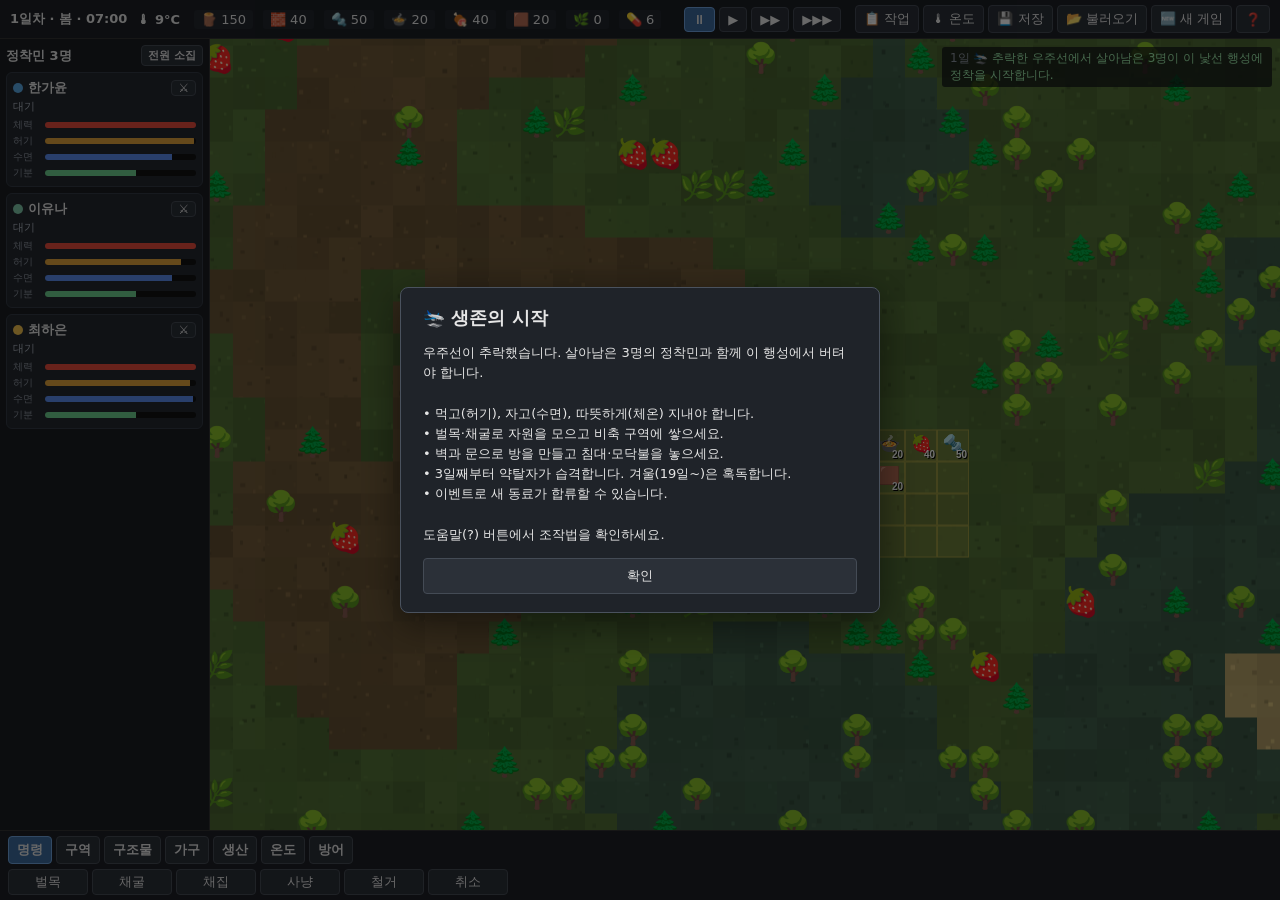
==== index.html @ 3a89836b "림월드풍 콜로니 생존 게임 초기 구현 - 정착민 3명으로 시작, 방랑자/탈출 포드/피난민 이벤트로 인원 추가 - 약탈자 습격, 광폭화 동물, 한파/폭염, 상인 등 스토리텔러 이벤트" ====
<!DOCTYPE html>
<html lang="ko">
<head>
<meta charset="UTF-8">
<meta name="viewport" content="width=device-width, initial-scale=1.0">
<title>림 서바이벌 - 개척지 생존기</title>
<link rel="stylesheet" href="style.css">
</head>
<body>
<div id="app">
  <header id="topbar">
    <div id="time"></div>
    <div id="resources"></div>
    <div id="speed"></div>
    <div id="menu">
      <button data-act="worktab" title="작업 우선순위">📋 작업</button>
      <button data-act="temp" title="온도 오버레이 (T)">🌡 온도</button>
      <button data-act="save">💾 저장</button>
      <button data-act="load">📂 불러오기</button>
      <button data-act="new">🆕 새 게임</button>
      <button data-act="help">❓</button>
    </div>
  </header>
  <main>
    <aside id="colonists"></aside>
    <div id="view">
      <canvas id="game"></canvas>
      <div id="pause-ind" class="hidden">⏸ 일시정지 (Space)</div>
      <div id="flash"></div>
      <div id="log"></div>
      <div id="info" class="hidden"></div>
      <div id="hover"></div>
    </div>
  </main>
  <footer id="buildbar">
    <div id="cats"></div>
    <div id="tools"></div>
  </footer>
</div>

<div id="modal" class="overlay hidden">
  <div class="box">
    <h2 id="modal-title"></h2>
    <p id="modal-text"></p>
    <div id="modal-btns"></div>
  </div>
</div>

<div id="worktab" class="overlay hidden">
  <div class="box wide">
    <h2>📋 작업 배정</h2>
    <div id="work-body"></div>
    <button data-act="closework">닫기</button>
  </div>
</div>

<div id="help" class="overlay hidden">
  <div class="box wide">
    <h2>❓ 도움말</h2>
    <div class="help-grid">
      <div>
        <h4>조작</h4>
        <ul>
          <li><b>WASD / 방향키 / 드래그</b>: 화면 이동, <b>휠</b>: 확대/축소</li>
          <li><b>클릭</b>: 선택, <b>Tab</b>: 다음 정착민</li>
          <li><b>Space</b>: 일시정지, <b>1/2/3</b>: 속도</li>
          <li><b>F</b>: 선택 정착민 소집, <b>R</b>: 전원 소집</li>
          <li><b>우클릭</b>(소집 상태): 이동 / 적 클릭 시 공격</li>
          <li><b>우클릭/Esc</b>: 도구 취소, <b>T</b>: 온도 보기</li>
          <li>하단 메뉴에서 도구를 고르고 <b>드래그</b>하여 지정</li>
        </ul>
        <h4>생존 신호</h4>
        <ul>
          <li><b>허기</b>: 비축된 식사/날음식을 먹습니다. 0이 되면 굶주림 피해.</li>
          <li><b>수면</b>: 밤(22~6시)에 침대에서 잡니다. 침대 없으면 바닥에서 (기분↓).</li>
          <li><b>체온</b>: 쾌적 범위를 벗어나면 저체온증/열사병 → 피해. 파카와 난방된 방이 필요.</li>
          <li><b>기분</b>: 너무 낮으면 정신이상으로 방황합니다.</li>
        </ul>
      </div>
      <div>
        <h4>공략 팁</h4>
        <ul>
          <li>먼저 <b>벌목</b>을 지정하고 나무 벽 + 문 으로 작은 방을 만드세요.</li>
          <li>방 안에 <b>침대</b>를, 근처에 <b>모닥불</b>(요리)을 두세요.</li>
          <li>모닥불을 선택해 <b>식사</b> 작업을 관리하세요. (기본 10개 유지)</li>
          <li><b>재배 구역</b>을 만들어 쌀을 키우세요. 겨울엔 자라지 않습니다.</li>
          <li><b>사냥</b>으로 고기와 가죽을 얻고, 가죽으로 <b>파카</b>를 만드세요.</li>
          <li>약초를 채집해 작업대에서 <b>약품</b>을 만들어 두세요.</li>
          <li><b>모래주머니</b> 뒤에서 싸우면 피격률이 크게 줄어듭니다.</li>
          <li>강철을 채굴해 <b>방어 터렛</b>과 <b>난방기</b>를 지으세요.</li>
          <li>벽으로 완전히 둘러싸인 공간만 '방'(실내)으로 인정됩니다.</li>
        </ul>
      </div>
    </div>
    <button data-act="closehelp">닫기</button>
  </div>
</div>

<div id="gameover" class="overlay hidden">
  <div class="box">
    <h2>💀 정착지 전멸</h2>
    <p id="go-text"></p>
    <button data-act="restart">다시 시작</button>
  </div>
</div>

<script src="js/data.js"></script>
<script src="js/world.js"></script>
<script src="js/path.js"></script>
<script src="js/units.js"></script>
<script src="js/events.js"></script>
<script src="js/render.js"></script>
<script src="js/ui.js"></script>
<script src="js/main.js"></script>
</body>
</html>
---- style.css ----
* { box-sizing: border-box; }
html, body { margin: 0; height: 100%; background: #14161a; color: #e6e6e6; font-family: "Pretendard", "Noto Sans KR", "Malgun Gothic", system-ui, sans-serif; font-size: 13px; overflow: hidden; user-select: none; }
button { font: inherit; color: #e6e6e6; background: #2b3038; border: 1px solid #444b55; border-radius: 4px; padding: 4px 8px; cursor: pointer; }
button:hover { background: #3a414c; }
button.on { background: #3d6a9e; border-color: #6fa3dd; }
button:disabled { opacity: 0.45; cursor: default; }
.hidden { display: none !important; }
.muted { color: #8b939e; }
.good { color: #7bd88f; }
.bad { color: #ff7675; }
.warn { color: #fdcb6e; }
.dot { display: inline-block; width: 10px; height: 10px; border-radius: 50%; margin-right: 5px; vertical-align: middle; }

#app { display: flex; flex-direction: column; height: 100vh; }
#topbar { display: flex; align-items: center; gap: 14px; padding: 5px 10px; background: #1c1f25; border-bottom: 1px solid #333; flex-wrap: wrap; }
#time { display: flex; gap: 10px; align-items: center; font-weight: 600; }
#time .temp.cold { color: #74b9ff; } #time .temp.hot { color: #ff9f6b; }
#time .weather { background: #6c5ce7; padding: 1px 6px; border-radius: 3px; font-size: 12px; }
#resources { display: flex; gap: 10px; flex: 1; flex-wrap: wrap; }
#resources .res { background: #23272e; padding: 2px 7px; border-radius: 3px; }
#resources .res.low { color: #ff7675; }
#speed, #menu { display: flex; gap: 4px; }

main { flex: 1; display: flex; min-height: 0; }
#colonists { width: 210px; background: #1a1d22; border-right: 1px solid #333; overflow-y: auto; padding: 6px; }
#colonists .head { display: flex; justify-content: space-between; align-items: center; margin-bottom: 6px; font-weight: 600; }
#colonists .head button { font-size: 11px; padding: 2px 6px; }
.card { background: #23272e; border: 1px solid #333a44; border-radius: 6px; padding: 6px; margin-bottom: 6px; cursor: pointer; }
.card.sel { border-color: #6fa3dd; background: #263142; }
.card.down { border-color: #a33; }
.card .row { display: flex; align-items: center; }
.card .row b { flex: 1; }
.card .draft { padding: 0 6px; font-size: 12px; }
.card .act { font-size: 11px; color: #aab2bd; margin: 2px 0 4px; min-height: 14px; }
.bars { display: grid; grid-template-columns: 28px 1fr; gap: 2px 4px; align-items: center; font-size: 10px; color: #8b939e; }
.bar { height: 6px; background: #111; border-radius: 3px; overflow: hidden; }
.bar i { display: block; height: 100%; }
.bar.hp i { background: #e74c3c; } .bar.food i { background: #e1a33b; } .bar.rest i { background: #5b8def; } .bar.mood i { background: #6ccf8e; }

#view { flex: 1; position: relative; min-width: 0; overflow: hidden; }
#game { position: absolute; left: 0; top: 0; width: 100%; height: 100%; display: block; cursor: crosshair; }
#pause-ind { position: absolute; top: 8px; left: 50%; transform: translateX(-50%); background: rgba(0,0,0,0.65); padding: 4px 14px; border-radius: 4px; font-weight: 600; pointer-events: none; }
#flash { position: absolute; top: 40px; left: 50%; transform: translateX(-50%); background: rgba(40,40,40,0.9); padding: 6px 14px; border-radius: 4px; opacity: 0; transition: opacity .3s; pointer-events: none; }
#flash.show { opacity: 1; }
#log { position: absolute; top: 8px; right: 8px; width: 330px; pointer-events: none; display: flex; flex-direction: column; gap: 2px; }
#log div { background: rgba(15,17,20,0.72); padding: 3px 8px; border-radius: 3px; font-size: 12px; }
#log div.bad { color: #ff9b9b; } #log div.good { color: #9be7a9; } #log div.warn { color: #ffd98a; }
#info { position: absolute; bottom: 8px; right: 8px; width: 330px; max-height: 60%; overflow-y: auto; background: rgba(26,29,34,0.95); border: 1px solid #3a414c; border-radius: 6px; padding: 10px; }
#info h3 { margin: 0 0 4px; font-size: 15px; } #info h4 { margin: 8px 0 3px; font-size: 12px; color: #aab2bd; }
#info > div { margin: 2px 0; }
#info .skills { display: grid; grid-template-columns: repeat(4, 1fr); gap: 2px; font-size: 11px; }
#info .thoughts span { display: inline-block; margin-right: 8px; font-size: 11px; }
#info .bill { background: #23272e; padding: 5px; border-radius: 4px; margin: 3px 0; }
#info .bill.paused { opacity: 0.5; }
#info .bill button, #info .addbill button { padding: 1px 6px; font-size: 11px; margin-top: 3px; }
#info .addbill { display: flex; flex-wrap: wrap; gap: 3px; margin-top: 4px; }
#info .btns { margin-top: 8px; }
#info .desc { color: #8b939e; font-size: 12px; margin-bottom: 4px; }
#hover { position: absolute; bottom: 8px; left: 8px; background: rgba(15,17,20,0.75); padding: 3px 8px; border-radius: 3px; font-size: 12px; pointer-events: none; }
#hover:empty { display: none; }

#buildbar { background: #1c1f25; border-top: 1px solid #333; padding: 5px 8px; }
#cats, #tools { display: flex; gap: 4px; flex-wrap: wrap; }
#cats { margin-bottom: 5px; }
#cats button { font-weight: 600; }
#tools button { min-width: 80px; display: flex; flex-direction: column; align-items: center; line-height: 1.2; }
#tools button small { font-size: 10px; color: #9aa3ad; }
#tools button.poor small { color: #ff7675; }

.overlay { position: fixed; inset: 0; background: rgba(0,0,0,0.55); display: flex; align-items: center; justify-content: center; z-index: 10; }
.box { background: #1f2329; border: 1px solid #4a525e; border-radius: 8px; padding: 18px 22px; max-width: 480px; width: 92%; box-shadow: 0 10px 40px rgba(0,0,0,0.5); max-height: 90vh; overflow-y: auto; }
.box.wide { max-width: 860px; }
.box h2 { margin: 0 0 10px; font-size: 18px; }
.box p { white-space: pre-line; line-height: 1.55; }
#modal-btns { display: flex; flex-direction: column; gap: 6px; margin-top: 12px; }
#modal-btns button { padding: 8px; }
.help-grid { display: grid; grid-template-columns: 1fr 1fr; gap: 16px; }
.help-grid ul { padding-left: 18px; line-height: 1.6; margin: 4px 0; }
table.work { border-collapse: collapse; margin-bottom: 8px; }
table.work th { font-size: 11px; padding: 3px 5px; color: #aab2bd; }
table.work td { padding: 2px 3px; text-align: center; }
table.work td:first-child { text-align: left; white-space: nowrap; padding-right: 10px; }
.wk { width: 44px; height: 28px; position: relative; }
.wk small { position: absolute; right: 3px; bottom: 1px; font-size: 9px; color: #9aa3ad; }

@media (max-width: 800px) {
  #colonists { width: 150px; }
  #log, #info { width: 240px; }
  .help-grid { grid-template-columns: 1fr; }
}
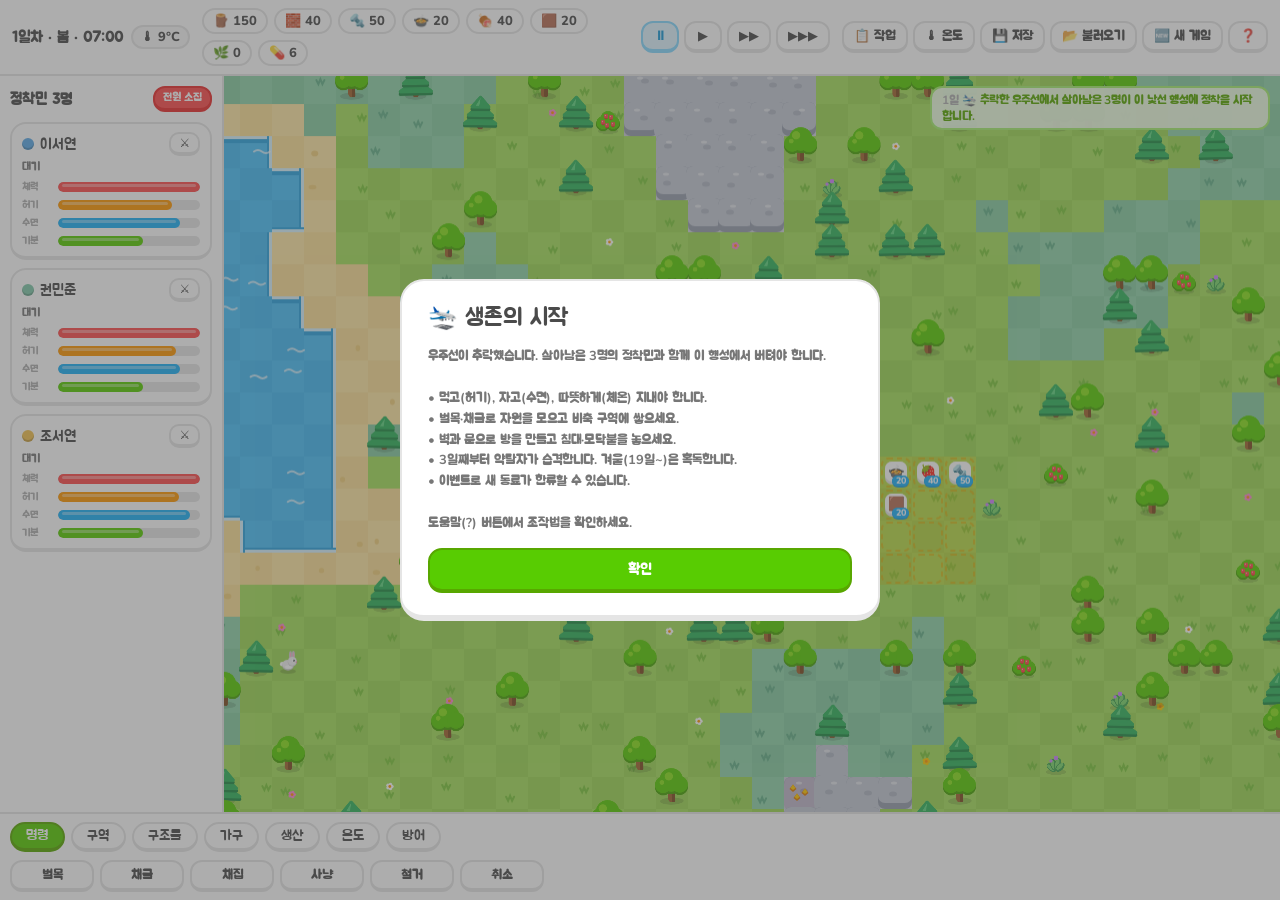
==== commit 06e75c88: "그래픽을 듀오링고 스타일로 업데이트 - 지형: 밝은 체크무늬 타일, 풀·꽃 장식, 물가 거품 테두리 - 나무·덤불·약초·바위·광맥을 직접 그린 둥근 벡터 그래픽으로 교체 - 정착민" ====
--- a/index.html
+++ b/index.html
@@ -4,6 +4,9 @@
 <meta charset="UTF-8">
 <meta name="viewport" content="width=device-width, initial-scale=1.0">
 <title>림 서바이벌 - 개척지 생존기</title>
+<link rel="preconnect" href="https://fonts.googleapis.com">
+<link rel="preconnect" href="https://fonts.gstatic.com" crossorigin>
+<link rel="stylesheet" href="https://fonts.googleapis.com/css2?family=Jua&family=Nunito:wght@600;700;800;900&display=swap">
 <link rel="stylesheet" href="style.css">
 </head>
 <body>
--- a/style.css
+++ b/style.css
@@ -1,90 +1,150 @@
+/* ===== 듀오링고 스타일 테마 ===== */
+:root {
+  --green: #58cc02; --green-dk: #58a700; --green-lt: #d7ffb8;
+  --blue: #1cb0f6; --blue-dk: #1899d6; --blue-lt: #ddf4ff; --blue-line: #84d8ff;
+  --red: #ff4b4b; --red-dk: #ea2b2b; --red-lt: #ffdfe0;
+  --yellow: #ffc800; --yellow-dk: #e5a400; --yellow-lt: #fff5d3;
+  --orange: #ff9600; --purple: #ce82ff;
+  --ink: #4b4b4b; --ink-soft: #777; --ink-faint: #afafaf;
+  --line: #e5e5e5; --bg: #ffffff; --bg-soft: #f7f7f7;
+  --font: "Nunito", "Jua", "Noto Sans KR", system-ui, sans-serif;
+  --font-title: "Jua", "Nunito", "Noto Sans KR", sans-serif;
+}
 * { box-sizing: border-box; }
-html, body { margin: 0; height: 100%; background: #14161a; color: #e6e6e6; font-family: "Pretendard", "Noto Sans KR", "Malgun Gothic", system-ui, sans-serif; font-size: 13px; overflow: hidden; user-select: none; }
-button { font: inherit; color: #e6e6e6; background: #2b3038; border: 1px solid #444b55; border-radius: 4px; padding: 4px 8px; cursor: pointer; }
-button:hover { background: #3a414c; }
-button.on { background: #3d6a9e; border-color: #6fa3dd; }
+html, body { margin: 0; height: 100%; background: var(--bg); color: var(--ink); font-family: var(--font); font-weight: 700; font-size: 13px; overflow: hidden; user-select: none; }
+
+button {
+  font: inherit; font-weight: 800; color: var(--ink); background: var(--bg);
+  border: 2px solid var(--line); border-bottom-width: 4px; border-radius: 12px;
+  padding: 4px 10px; cursor: pointer; transition: transform .05s, filter .1s;
+}
+button:hover { background: var(--bg-soft); }
+button:active { transform: translateY(2px); border-bottom-width: 2px; margin-bottom: 2px; }
+button.on { background: var(--blue-lt); border-color: var(--blue-line); color: var(--blue-dk); }
 button:disabled { opacity: 0.45; cursor: default; }
 .hidden { display: none !important; }
-.muted { color: #8b939e; }
-.good { color: #7bd88f; }
-.bad { color: #ff7675; }
-.warn { color: #fdcb6e; }
-.dot { display: inline-block; width: 10px; height: 10px; border-radius: 50%; margin-right: 5px; vertical-align: middle; }
+.muted { color: var(--ink-faint); }
+.good { color: var(--green-dk); }
+.bad { color: var(--red-dk); }
+.warn { color: var(--yellow-dk); }
+.dot { display: inline-block; width: 12px; height: 12px; border-radius: 50%; margin-right: 6px; vertical-align: middle; box-shadow: inset 0 -2px 0 rgba(0,0,0,0.18); }
 
 #app { display: flex; flex-direction: column; height: 100vh; }
-#topbar { display: flex; align-items: center; gap: 14px; padding: 5px 10px; background: #1c1f25; border-bottom: 1px solid #333; flex-wrap: wrap; }
-#time { display: flex; gap: 10px; align-items: center; font-weight: 600; }
-#time .temp.cold { color: #74b9ff; } #time .temp.hot { color: #ff9f6b; }
-#time .weather { background: #6c5ce7; padding: 1px 6px; border-radius: 3px; font-size: 12px; }
-#resources { display: flex; gap: 10px; flex: 1; flex-wrap: wrap; }
-#resources .res { background: #23272e; padding: 2px 7px; border-radius: 3px; }
-#resources .res.low { color: #ff7675; }
-#speed, #menu { display: flex; gap: 4px; }
+
+/* 상단 바 */
+#topbar { display: flex; align-items: center; gap: 12px; padding: 8px 12px; background: var(--bg); border-bottom: 2px solid var(--line); flex-wrap: wrap; }
+#time { display: flex; gap: 8px; align-items: center; font-weight: 800; }
+#time .date { font-family: var(--font-title); font-size: 15px; color: var(--ink); }
+#time .temp { background: var(--bg-soft); border: 2px solid var(--line); padding: 1px 8px; border-radius: 999px; }
+#time .temp.cold { color: var(--blue-dk); background: var(--blue-lt); border-color: var(--blue-line); }
+#time .temp.hot { color: var(--red-dk); background: var(--red-lt); border-color: #ffb3b3; }
+#time .weather { background: var(--purple); color: #fff; padding: 2px 9px; border-radius: 999px; font-size: 12px; box-shadow: 0 2px 0 #a560e8; }
+#resources { display: flex; gap: 6px; flex: 1; flex-wrap: wrap; }
+#resources .res { background: var(--bg); border: 2px solid var(--line); padding: 2px 9px; border-radius: 999px; font-weight: 800; }
+#resources .res.low { color: var(--red-dk); background: var(--red-lt); border-color: #ffb3b3; animation: pulse 1.2s ease-in-out infinite; }
+@keyframes pulse { 50% { transform: scale(1.06); } }
+#speed, #menu { display: flex; gap: 5px; }
+#speed button { min-width: 38px; }
 
 main { flex: 1; display: flex; min-height: 0; }
-#colonists { width: 210px; background: #1a1d22; border-right: 1px solid #333; overflow-y: auto; padding: 6px; }
-#colonists .head { display: flex; justify-content: space-between; align-items: center; margin-bottom: 6px; font-weight: 600; }
-#colonists .head button { font-size: 11px; padding: 2px 6px; }
-.card { background: #23272e; border: 1px solid #333a44; border-radius: 6px; padding: 6px; margin-bottom: 6px; cursor: pointer; }
-.card.sel { border-color: #6fa3dd; background: #263142; }
-.card.down { border-color: #a33; }
+
+/* 정착민 패널 */
+#colonists { width: 224px; background: var(--bg); border-right: 2px solid var(--line); overflow-y: auto; padding: 10px; }
+#colonists .head { display: flex; justify-content: space-between; align-items: center; margin-bottom: 10px; font-family: var(--font-title); font-size: 15px; }
+#colonists .head button { font-size: 11px; padding: 3px 8px; background: var(--red); color: #fff; border-color: var(--red-dk); }
+#colonists .head button:hover { filter: brightness(1.05); }
+.card { background: var(--bg); border: 2px solid var(--line); border-bottom-width: 4px; border-radius: 16px; padding: 8px 10px; margin-bottom: 8px; cursor: pointer; transition: transform .08s; }
+.card:hover { transform: translateY(-1px); }
+.card.sel { border-color: var(--blue-line); background: var(--blue-lt); }
+.card.down { border-color: #ffb3b3; background: var(--red-lt); }
 .card .row { display: flex; align-items: center; }
-.card .row b { flex: 1; }
-.card .draft { padding: 0 6px; font-size: 12px; }
-.card .act { font-size: 11px; color: #aab2bd; margin: 2px 0 4px; min-height: 14px; }
-.bars { display: grid; grid-template-columns: 28px 1fr; gap: 2px 4px; align-items: center; font-size: 10px; color: #8b939e; }
-.bar { height: 6px; background: #111; border-radius: 3px; overflow: hidden; }
-.bar i { display: block; height: 100%; }
-.bar.hp i { background: #e74c3c; } .bar.food i { background: #e1a33b; } .bar.rest i { background: #5b8def; } .bar.mood i { background: #6ccf8e; }
+.card .row b { flex: 1; font-family: var(--font-title); font-size: 15px; font-weight: 400; }
+.card .draft { padding: 1px 8px; font-size: 12px; border-radius: 10px; }
+.card .draft.on { background: var(--red); border-color: var(--red-dk); color: #fff; }
+.card .act { font-size: 11px; color: var(--ink-soft); margin: 3px 0 6px; min-height: 14px; }
+.bars { display: grid; grid-template-columns: 30px 1fr; gap: 4px 6px; align-items: center; font-size: 10px; color: var(--ink-faint); font-weight: 800; }
+.bar { height: 10px; background: var(--line); border-radius: 999px; overflow: hidden; }
+.bar i { display: block; height: 100%; border-radius: 999px; position: relative; transition: width .3s; }
+.bar i::after { content: ""; position: absolute; left: 4px; right: 4px; top: 2px; height: 3px; border-radius: 999px; background: rgba(255,255,255,0.35); }
+.bar.hp i { background: var(--red); } .bar.food i { background: var(--orange); } .bar.rest i { background: var(--blue); } .bar.mood i { background: var(--green); }
 
-#view { flex: 1; position: relative; min-width: 0; overflow: hidden; }
+/* 게임 화면 */
+#view { flex: 1; position: relative; min-width: 0; overflow: hidden; background: #7fd0f5; }
 #game { position: absolute; left: 0; top: 0; width: 100%; height: 100%; display: block; cursor: crosshair; }
-#pause-ind { position: absolute; top: 8px; left: 50%; transform: translateX(-50%); background: rgba(0,0,0,0.65); padding: 4px 14px; border-radius: 4px; font-weight: 600; pointer-events: none; }
-#flash { position: absolute; top: 40px; left: 50%; transform: translateX(-50%); background: rgba(40,40,40,0.9); padding: 6px 14px; border-radius: 4px; opacity: 0; transition: opacity .3s; pointer-events: none; }
-#flash.show { opacity: 1; }
-#log { position: absolute; top: 8px; right: 8px; width: 330px; pointer-events: none; display: flex; flex-direction: column; gap: 2px; }
-#log div { background: rgba(15,17,20,0.72); padding: 3px 8px; border-radius: 3px; font-size: 12px; }
-#log div.bad { color: #ff9b9b; } #log div.good { color: #9be7a9; } #log div.warn { color: #ffd98a; }
-#info { position: absolute; bottom: 8px; right: 8px; width: 330px; max-height: 60%; overflow-y: auto; background: rgba(26,29,34,0.95); border: 1px solid #3a414c; border-radius: 6px; padding: 10px; }
-#info h3 { margin: 0 0 4px; font-size: 15px; } #info h4 { margin: 8px 0 3px; font-size: 12px; color: #aab2bd; }
-#info > div { margin: 2px 0; }
-#info .skills { display: grid; grid-template-columns: repeat(4, 1fr); gap: 2px; font-size: 11px; }
-#info .thoughts span { display: inline-block; margin-right: 8px; font-size: 11px; }
-#info .bill { background: #23272e; padding: 5px; border-radius: 4px; margin: 3px 0; }
+#pause-ind { position: absolute; top: 10px; left: 50%; transform: translateX(-50%); background: var(--blue); color: #fff; padding: 6px 16px; border-radius: 999px; font-weight: 800; pointer-events: none; box-shadow: 0 4px 0 var(--blue-dk); }
+#flash { position: absolute; top: 52px; left: 50%; transform: translateX(-50%) translateY(-6px); background: var(--bg); border: 2px solid var(--line); border-bottom-width: 4px; padding: 8px 16px; border-radius: 16px; opacity: 0; transition: opacity .25s, transform .25s; pointer-events: none; font-weight: 800; }
+#flash.show { opacity: 1; transform: translateX(-50%) translateY(0); }
+#log { position: absolute; top: 10px; right: 10px; width: 340px; pointer-events: none; display: flex; flex-direction: column; gap: 4px; }
+#log div { background: rgba(255,255,255,0.94); border: 2px solid var(--line); padding: 4px 10px; border-radius: 12px; font-size: 12px; color: var(--ink); }
+#log div.bad { border-color: #ffb3b3; color: var(--red-dk); background: rgba(255,240,240,0.96); }
+#log div.good { border-color: #a5ed6e; color: var(--green-dk); background: rgba(240,255,228,0.96); }
+#log div.warn { border-color: #ffe38a; color: #b88300; background: rgba(255,250,232,0.96); }
+#info { position: absolute; bottom: 10px; right: 10px; width: 340px; max-height: 60%; overflow-y: auto; background: var(--bg); border: 2px solid var(--line); border-bottom-width: 5px; border-radius: 20px; padding: 14px; }
+#info h3 { margin: 0 0 6px; font-size: 18px; font-family: var(--font-title); font-weight: 400; }
+#info h4 { margin: 10px 0 4px; font-size: 12px; color: var(--ink-faint); text-transform: uppercase; letter-spacing: .04em; }
+#info > div { margin: 3px 0; }
+#info .skills { display: grid; grid-template-columns: repeat(4, 1fr); gap: 4px; font-size: 11px; }
+#info .skills span { background: var(--bg-soft); border-radius: 8px; padding: 2px 5px; }
+#info .skills b { color: var(--blue-dk); }
+#info .thoughts span { display: inline-block; margin: 0 4px 4px 0; font-size: 11px; padding: 1px 8px; border-radius: 999px; background: var(--bg-soft); }
+#info .thoughts span.good { background: var(--green-lt); }
+#info .thoughts span.bad { background: var(--red-lt); }
+#info .bill { background: var(--bg-soft); border: 2px solid var(--line); padding: 6px 8px; border-radius: 12px; margin: 4px 0; }
 #info .bill.paused { opacity: 0.5; }
-#info .bill button, #info .addbill button { padding: 1px 6px; font-size: 11px; margin-top: 3px; }
-#info .addbill { display: flex; flex-wrap: wrap; gap: 3px; margin-top: 4px; }
-#info .btns { margin-top: 8px; }
-#info .desc { color: #8b939e; font-size: 12px; margin-bottom: 4px; }
-#hover { position: absolute; bottom: 8px; left: 8px; background: rgba(15,17,20,0.75); padding: 3px 8px; border-radius: 3px; font-size: 12px; pointer-events: none; }
+#info .bill button, #info .addbill button { padding: 1px 8px; font-size: 11px; margin-top: 4px; border-radius: 9px; }
+#info .addbill { display: flex; flex-wrap: wrap; gap: 4px; margin-top: 6px; }
+#info .addbill button { color: var(--green-dk); border-color: #a5ed6e; background: #f2ffe8; }
+#info .btns { margin-top: 10px; }
+#info .btns button { background: var(--blue); color: #fff; border-color: var(--blue-dk); padding: 6px 14px; }
+#info .desc { color: var(--ink-soft); font-size: 12px; margin-bottom: 6px; }
+#hover { position: absolute; bottom: 10px; left: 10px; background: rgba(255,255,255,0.94); border: 2px solid var(--line); padding: 4px 10px; border-radius: 12px; font-size: 12px; pointer-events: none; }
 #hover:empty { display: none; }
 
-#buildbar { background: #1c1f25; border-top: 1px solid #333; padding: 5px 8px; }
-#cats, #tools { display: flex; gap: 4px; flex-wrap: wrap; }
-#cats { margin-bottom: 5px; }
-#cats button { font-weight: 600; }
-#tools button { min-width: 80px; display: flex; flex-direction: column; align-items: center; line-height: 1.2; }
-#tools button small { font-size: 10px; color: #9aa3ad; }
-#tools button.poor small { color: #ff7675; }
+/* 하단 건설 메뉴 */
+#buildbar { background: var(--bg); border-top: 2px solid var(--line); padding: 8px 10px; }
+#cats, #tools { display: flex; gap: 6px; flex-wrap: wrap; }
+#cats { margin-bottom: 8px; }
+#cats button { font-family: var(--font-title); font-weight: 400; font-size: 14px; border-radius: 999px; padding: 3px 14px; }
+#cats button.on { background: var(--green); border-color: var(--green-dk); color: #fff; }
+#tools button { min-width: 84px; display: flex; flex-direction: column; align-items: center; line-height: 1.25; padding: 5px 10px; }
+#tools button small { font-size: 10px; color: var(--ink-faint); font-weight: 700; }
+#tools button.on small { color: var(--blue-dk); }
+#tools button.poor { border-color: #ffd0d0; }
+#tools button.poor small { color: var(--red); }
 
-.overlay { position: fixed; inset: 0; background: rgba(0,0,0,0.55); display: flex; align-items: center; justify-content: center; z-index: 10; }
-.box { background: #1f2329; border: 1px solid #4a525e; border-radius: 8px; padding: 18px 22px; max-width: 480px; width: 92%; box-shadow: 0 10px 40px rgba(0,0,0,0.5); max-height: 90vh; overflow-y: auto; }
+/* 모달 */
+.overlay { position: fixed; inset: 0; background: rgba(75,75,75,0.45); display: flex; align-items: center; justify-content: center; z-index: 10; animation: fade .15s ease-out; }
+@keyframes fade { from { opacity: 0; } }
+@keyframes popin { from { transform: scale(.92); opacity: 0; } }
+.box { background: var(--bg); border: 2px solid var(--line); border-bottom-width: 6px; border-radius: 24px; padding: 22px 26px; max-width: 480px; width: 92%; max-height: 90vh; overflow-y: auto; animation: popin .2s cubic-bezier(.2,1.4,.5,1); }
 .box.wide { max-width: 860px; }
-.box h2 { margin: 0 0 10px; font-size: 18px; }
-.box p { white-space: pre-line; line-height: 1.55; }
-#modal-btns { display: flex; flex-direction: column; gap: 6px; margin-top: 12px; }
-#modal-btns button { padding: 8px; }
-.help-grid { display: grid; grid-template-columns: 1fr 1fr; gap: 16px; }
-.help-grid ul { padding-left: 18px; line-height: 1.6; margin: 4px 0; }
-table.work { border-collapse: collapse; margin-bottom: 8px; }
-table.work th { font-size: 11px; padding: 3px 5px; color: #aab2bd; }
-table.work td { padding: 2px 3px; text-align: center; }
+.box h2 { margin: 0 0 12px; font-size: 24px; font-family: var(--font-title); font-weight: 400; }
+.box h4 { font-family: var(--font-title); font-weight: 400; font-size: 16px; margin: 12px 0 4px; color: var(--blue-dk); }
+.box p { white-space: pre-line; line-height: 1.6; color: var(--ink-soft); }
+.box > button { margin-top: 12px; background: var(--green); border-color: var(--green-dk); color: #fff; padding: 9px 22px; font-size: 14px; letter-spacing: .03em; }
+.box > button:hover { background: #61e002; }
+#modal-btns { display: flex; flex-direction: column; gap: 8px; margin-top: 14px; }
+#modal-btns button { padding: 10px; font-size: 14px; border-radius: 14px; }
+#modal-btns button:first-child { background: var(--green); border-color: var(--green-dk); color: #fff; }
+#modal-btns button:first-child:hover { background: #61e002; }
+#gameover .box h2 { color: var(--red-dk); }
+.help-grid { display: grid; grid-template-columns: 1fr 1fr; gap: 18px; }
+.help-grid ul { padding-left: 18px; line-height: 1.7; margin: 4px 0; color: var(--ink-soft); font-weight: 600; }
+.help-grid b { color: var(--ink); }
+table.work { border-collapse: separate; border-spacing: 3px; margin-bottom: 8px; }
+table.work th { font-size: 11px; padding: 3px 5px; color: var(--ink-faint); }
+table.work td { padding: 0; text-align: center; }
 table.work td:first-child { text-align: left; white-space: nowrap; padding-right: 10px; }
-.wk { width: 44px; height: 28px; position: relative; }
-.wk small { position: absolute; right: 3px; bottom: 1px; font-size: 9px; color: #9aa3ad; }
+.wk { width: 46px; height: 32px; position: relative; padding: 0; color: #fff; }
+.wk.on { background: var(--green); border-color: var(--green-dk); color: #fff; }
+.wk small { position: absolute; right: 4px; bottom: 1px; font-size: 9px; color: var(--ink-faint); }
+.wk.on small { color: #e7ffd5; }
+
+::-webkit-scrollbar { width: 10px; height: 10px; }
+::-webkit-scrollbar-thumb { background: var(--line); border-radius: 999px; border: 2px solid var(--bg); }
 
 @media (max-width: 800px) {
-  #colonists { width: 150px; }
-  #log, #info { width: 240px; }
+  #colonists { width: 160px; padding: 6px; }
+  #log, #info { width: 250px; }
   .help-grid { grid-template-columns: 1fr; }
 }
